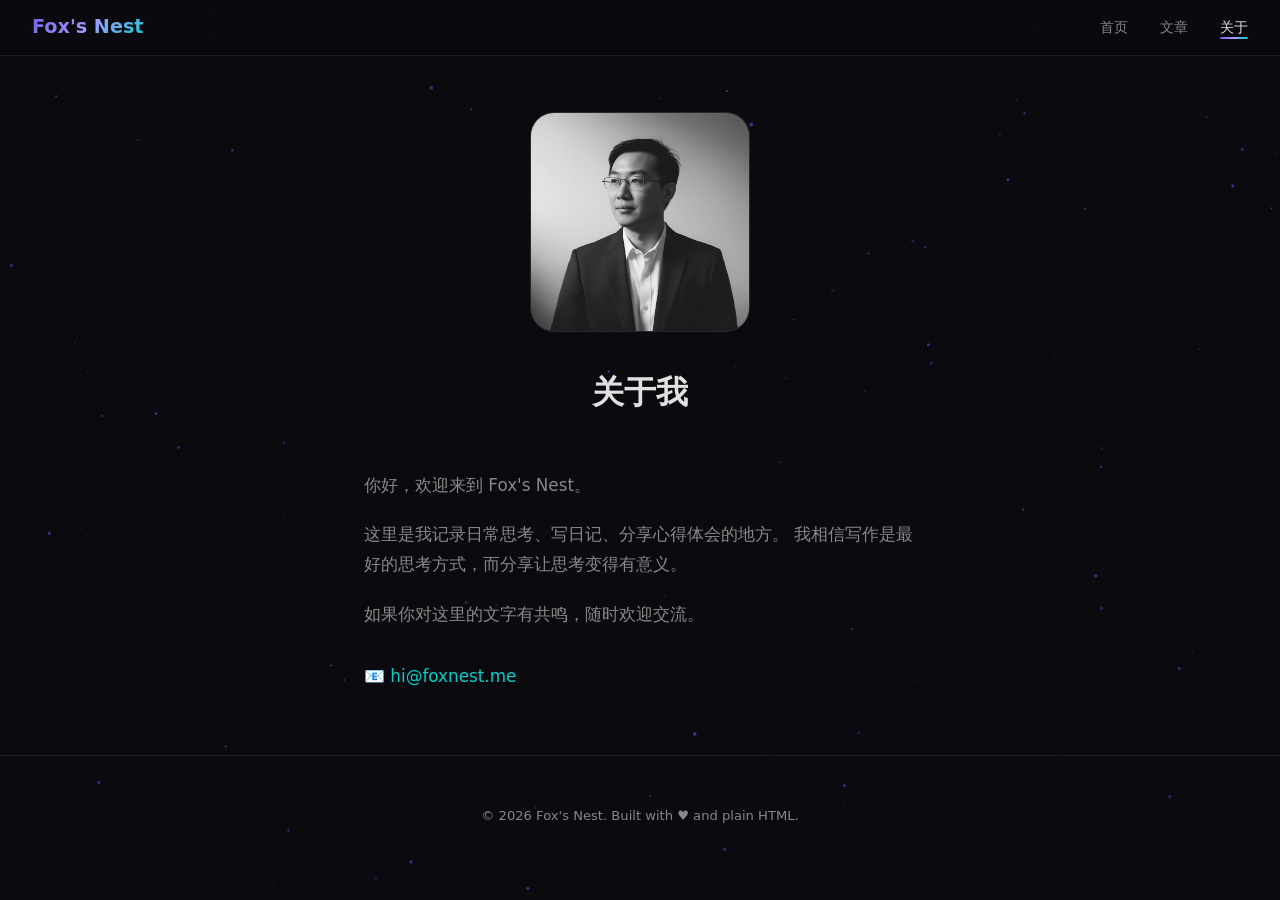
==== about.html @ 0d468aa5 "🎉 初始版本：Fox's Nest 个人网站" ====
<!DOCTYPE html>
<html lang="zh-CN">
<head>
  <meta charset="UTF-8">
  <meta name="viewport" content="width=device-width, initial-scale=1.0">
  <title>关于 — Fox's Nest</title>
  <link rel="stylesheet" href="css/style.css">
  <link rel="icon" href="data:image/svg+xml,<svg xmlns='http://www.w3.org/2000/svg' viewBox='0 0 32 32'><text y='28' font-size='28'>🦊</text></svg>">
</head>
<body>

<canvas id="particles"></canvas>

<nav class="nav">
  <a href="index.html" class="nav-brand">Fox's Nest</a>
  <button class="nav-toggle" aria-label="菜单">&#9776;</button>
  <ul class="nav-links">
    <li><a href="index.html">首页</a></li>
    <li><a href="posts.html">文章</a></li>
    <li><a href="about.html" class="active">关于</a></li>
  </ul>
</nav>

<div class="about-hero">
  <div class="hero-avatar">
    <img src="geren.png" alt="Fox's Nest" class="hero-img">
  </div>
  <h1>关于我</h1>
</div>

<div class="about-content fade-in">
  <p>
    你好，欢迎来到 Fox's Nest。
  </p>
  <p>
    这里是我记录日常思考、写日记、分享心得体会的地方。
    我相信写作是最好的思考方式，而分享让思考变得有意义。
  </p>
  <p>
    如果你对这里的文字有共鸣，随时欢迎交流。
  </p>
  <p style="margin-top:2rem; color: var(--text);">
    📧 <a href="mailto:hi@foxnest.me">hi@foxnest.me</a>
  </p>
</div>

<footer class="footer">
  <p>&copy; <span id="year"></span> Fox's Nest. Built with &#9829; and plain HTML.</p>
</footer>

<script src="js/main.js"></script>
</body>
</html>
---- css/style.css ----
/* ===== CSS Variables ===== */
:root {
  --bg: #0a0a0f;
  --bg-card: rgba(255, 255, 255, 0.03);
  --bg-card-hover: rgba(255, 255, 255, 0.06);
  --border: rgba(255, 255, 255, 0.08);
  --text: #e0e0e0;
  --text-muted: #888;
  --accent: #6c5ce7;
  --accent2: #00cec9;
  --gradient: linear-gradient(135deg, #6c5ce7, #a29bfe, #00cec9);
  --gradient-warm: linear-gradient(135deg, #e17055, #fdcb6e);
  --glass: rgba(255, 255, 255, 0.04);
  --glass-border: rgba(255, 255, 255, 0.08);
  --radius: 12px;
  --font: "PingFang SC", "Microsoft YaHei", "Noto Sans SC", system-ui, -apple-system, sans-serif;
  --font-mono: "JetBrains Mono", "Fira Code", "Cascadia Code", Consolas, monospace;
}

/* ===== Reset & Base ===== */
*, *::before, *::after { box-sizing: border-box; margin: 0; padding: 0; }

html { scroll-behavior: smooth; }

body {
  font-family: var(--font);
  background: var(--bg);
  color: var(--text);
  line-height: 1.8;
  min-height: 100vh;
  overflow-x: hidden;
}

a { color: var(--accent2); text-decoration: none; transition: color 0.2s; }
a:hover { color: var(--accent); }

/* ===== Particle Canvas ===== */
#particles {
  position: fixed;
  top: 0; left: 0;
  width: 100%; height: 100%;
  z-index: 0;
  pointer-events: none;
}

/* ===== Navigation ===== */
.nav {
  position: fixed;
  top: 0; left: 0; right: 0;
  z-index: 100;
  background: rgba(10, 10, 15, 0.7);
  backdrop-filter: blur(20px);
  -webkit-backdrop-filter: blur(20px);
  border-bottom: 1px solid var(--border);
  padding: 0 2rem;
  display: flex;
  align-items: center;
  justify-content: space-between;
  height: 56px;
}

.nav-brand {
  font-size: 1.2rem;
  font-weight: 700;
  background: var(--gradient);
  -webkit-background-clip: text;
  -webkit-text-fill-color: transparent;
  background-clip: text;
}

.nav-links { display: flex; gap: 2rem; list-style: none; }
.nav-links a {
  color: var(--text-muted);
  font-size: 0.9rem;
  font-weight: 500;
  transition: color 0.2s;
  position: relative;
}
.nav-links a:hover, .nav-links a.active { color: var(--text); }
.nav-links a.active::after {
  content: '';
  position: absolute;
  bottom: -4px; left: 0; right: 0;
  height: 2px;
  background: var(--gradient);
  border-radius: 1px;
}

.nav-toggle {
  display: none;
  background: none; border: none;
  color: var(--text); font-size: 1.5rem;
  cursor: pointer;
}

/* ===== Layout ===== */
.container {
  position: relative;
  z-index: 1;
  max-width: 800px;
  margin: 0 auto;
  padding: 0 1.5rem;
}

.section { padding: 6rem 0 4rem; }

/* ===== Hero ===== */
.hero {
  display: flex;
  flex-direction: column;
  align-items: center;
  justify-content: center;
  min-height: 85vh;
  text-align: center;
  padding-top: 56px;
}

.hero-avatar {
  width: 220px;
  height: 220px;
  border-radius: 24px;
  background: transparent;
  display: flex;
  align-items: center;
  justify-content: center;
  margin-bottom: 2rem;
  position: relative;
  animation: float 3s ease-in-out infinite;
  overflow: hidden;
  border: 1px solid rgba(255, 255, 255, 0.12);
}

.hero-img {
  width: 100%;
  height: 100%;
  object-fit: cover;
  display: block;
}

.hero-avatar::after {
  content: '';
  position: absolute;
  inset: -4px;
  border-radius: 28px;
  background: var(--gradient);
  opacity: 0.4;
  filter: blur(16px);
  z-index: -1;
}

@keyframes float {
  0%, 100% { transform: translateY(0); }
  50% { transform: translateY(-10px); }
}

.hero h1 {
  font-size: clamp(2rem, 5vw, 3rem);
  font-weight: 800;
  margin-bottom: 0.5rem;
  letter-spacing: -0.02em;
}

.hero .tagline {
  font-size: 1.1rem;
  color: var(--text-muted);
  margin-bottom: 1.5rem;
  max-width: 500px;
}

#typewriter {
  font-size: 1.3rem;
  font-weight: 600;
  background: var(--gradient);
  -webkit-background-clip: text;
  -webkit-text-fill-color: transparent;
  background-clip: text;
  min-height: 2rem;
}

#typewriter::after {
  content: '|';
  -webkit-text-fill-color: var(--accent);
  animation: blink 1s step-end infinite;
}

@keyframes blink {
  50% { opacity: 0; }
}

.hero-scroll {
  margin-top: 3rem;
  animation: bounce 2s infinite;
  color: var(--text-muted);
  font-size: 1.5rem;
}

@keyframes bounce {
  0%, 100% { transform: translateY(0); }
  50% { transform: translateY(8px); }
}

/* ===== Cards ===== */
.card {
  background: var(--bg-card);
  border: 1px solid var(--border);
  border-radius: var(--radius);
  padding: 1.5rem;
  transition: all 0.3s ease;
}

.card:hover {
  background: var(--bg-card-hover);
  border-color: rgba(255, 255, 255, 0.15);
  transform: translateY(-2px);
  box-shadow: 0 8px 32px rgba(108, 92, 231, 0.1);
}

.card-title {
  font-size: 1.15rem;
  font-weight: 700;
  margin-bottom: 0.5rem;
  color: var(--text);
}

.card-meta {
  font-size: 0.8rem;
  color: var(--text-muted);
  display: flex;
  gap: 1rem;
  align-items: center;
  flex-wrap: wrap;
}

.card-tag {
  display: inline-block;
  padding: 0.15em 0.7em;
  border-radius: 20px;
  font-size: 0.75rem;
  font-weight: 600;
}

.tag-diary { background: rgba(108, 92, 231, 0.2); color: #a29bfe; }
.tag-thought { background: rgba(0, 206, 201, 0.2); color: #00cec9; }
.tag-share { background: rgba(253, 203, 110, 0.2); color: #fdcb6e; }

.card-summary {
  margin-top: 0.6rem;
  color: var(--text-muted);
  font-size: 0.9rem;
  line-height: 1.6;
}

/* ===== Section Headers ===== */
.section-title {
  font-size: 1.6rem;
  font-weight: 800;
  margin-bottom: 2rem;
  display: flex;
  align-items: center;
  gap: 0.75rem;
}

.section-title::before {
  content: '';
  width: 4px;
  height: 24px;
  background: var(--gradient);
  border-radius: 2px;
}

/* ===== Posts List ===== */
.posts-grid {
  display: grid;
  gap: 1rem;
}

/* ===== Category Filter ===== */
.filter-bar {
  display: flex;
  gap: 0.5rem;
  margin-bottom: 2rem;
  flex-wrap: wrap;
}

.filter-btn {
  padding: 0.4rem 1.2rem;
  border: 1px solid var(--border);
  border-radius: 20px;
  background: transparent;
  color: var(--text-muted);
  cursor: pointer;
  font-size: 0.85rem;
  transition: all 0.2s;
  font-family: var(--font);
}

.filter-btn:hover { border-color: var(--accent); color: var(--text); }
.filter-btn.active {
  background: var(--accent);
  border-color: var(--accent);
  color: #fff;
}

/* ===== Article Content ===== */
.article {
  max-width: 720px;
  margin: 0 auto;
  padding: 7rem 1.5rem 4rem;
}

.article-header {
  text-align: center;
  margin-bottom: 3rem;
}

.article-header h1 {
  font-size: clamp(1.5rem, 4vw, 2.2rem);
  font-weight: 800;
  margin-bottom: 1rem;
  line-height: 1.3;
}

.article-header .card-meta { justify-content: center; }

.article-body {
  font-size: 1.05rem;
  line-height: 1.9;
}

.article-body h2 {
  font-size: 1.4rem;
  font-weight: 700;
  margin: 2.5rem 0 1rem;
  color: var(--text);
}

.article-body h3 {
  font-size: 1.15rem;
  font-weight: 700;
  margin: 2rem 0 0.8rem;
}

.article-body p {
  margin-bottom: 1.2rem;
}

.article-body blockquote {
  border-left: 3px solid var(--accent);
  padding: 0.5rem 1.2rem;
  margin: 1.5rem 0;
  background: var(--glass);
  border-radius: 0 var(--radius) var(--radius) 0;
  color: var(--text-muted);
  font-style: italic;
}

.article-body ul, .article-body ol {
  margin: 1rem 0;
  padding-left: 1.5rem;
}

.article-body li { margin-bottom: 0.4rem; }

.article-body code {
  font-family: var(--font-mono);
  font-size: 0.88em;
  background: rgba(255, 255, 255, 0.06);
  padding: 0.15em 0.4em;
  border-radius: 4px;
}

.article-body pre {
  background: rgba(0, 0, 0, 0.4);
  border: 1px solid var(--border);
  border-radius: var(--radius);
  padding: 1.2rem;
  overflow-x: auto;
  margin: 1.5rem 0;
}

.article-body pre code {
  background: none;
  padding: 0;
}

.article-body img {
  max-width: 100%;
  border-radius: var(--radius);
  margin: 1.5rem 0;
}

.article-body hr {
  border: none;
  border-top: 1px solid var(--border);
  margin: 2.5rem 0;
}

.article-body a {
  color: var(--accent2);
  border-bottom: 1px solid transparent;
}
.article-body a:hover {
  border-bottom-color: var(--accent2);
}

/* ===== About Page ===== */
.about-hero {
  text-align: center;
  padding: 7rem 1.5rem 3rem;
}

.about-hero .hero-avatar { margin: 0 auto 2rem; }

.about-content {
  max-width: 600px;
  margin: 0 auto 4rem;
  padding: 0 1.5rem;
}

.about-content p {
  margin-bottom: 1.2rem;
  color: var(--text-muted);
  font-size: 1.05rem;
}

/* ===== Back link ===== */
.back-link {
  display: inline-flex;
  align-items: center;
  gap: 0.4rem;
  color: var(--text-muted);
  font-size: 0.9rem;
  margin-bottom: 2rem;
  transition: color 0.2s;
}

.back-link:hover { color: var(--text); }

/* ===== Footer ===== */
.footer {
  text-align: center;
  padding: 3rem 1.5rem;
  color: var(--text-muted);
  font-size: 0.82rem;
  border-top: 1px solid var(--border);
}

/* ===== Fade-in Animation ===== */
.fade-in {
  opacity: 0;
  transform: translateY(24px);
  transition: opacity 0.7s ease, transform 0.7s ease;
}

.fade-in.visible {
  opacity: 1;
  transform: translateY(0);
}

/* ===== Empty State ===== */
.empty-state {
  text-align: center;
  padding: 4rem 2rem;
  color: var(--text-muted);
}

.empty-state .icon { font-size: 3rem; margin-bottom: 1rem; }

/* ===== Responsive ===== */
@media (max-width: 640px) {
  .nav { padding: 0 1rem; }
  .nav-links {
    position: fixed;
    top: 56px; left: 0; right: 0;
    background: rgba(10, 10, 15, 0.95);
    backdrop-filter: blur(20px);
    flex-direction: column;
    padding: 1rem;
    gap: 0.75rem;
    border-bottom: 1px solid var(--border);
    display: none;
  }
  .nav-links.open { display: flex; }
  .nav-toggle { display: block; }
  .section { padding: 4rem 0 2rem; }
  .hero { min-height: 75vh; }
  .hero-avatar {
    width: 160px;
    height: 160px;
    border-radius: 18px;
  }
  .hero-avatar::after { border-radius: 22px; }
  .article { padding: 6rem 1rem 3rem; }
}
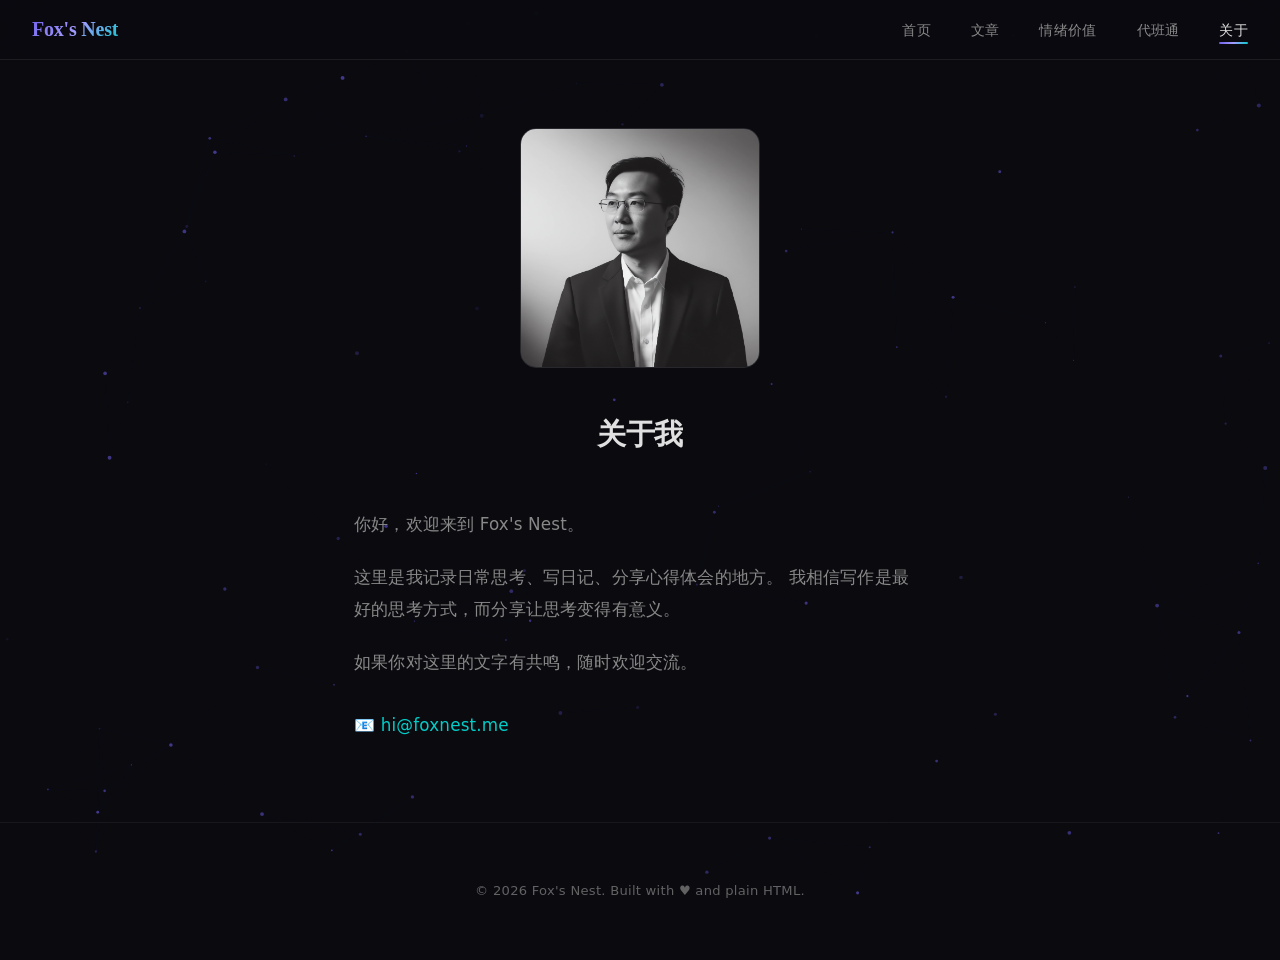
==== commit 6976a4a2: "新增代班通项目页面" ====
--- a/about.html
+++ b/about.html
@@ -17,6 +17,8 @@
   <ul class="nav-links">
     <li><a href="index.html">首页</a></li>
     <li><a href="posts.html">文章</a></li>
+    <li><a href="projects/qingxu-jiazhi.html">情绪价值</a></li>
+    <li><a href="projects/daiban.html">代班通</a></li>
     <li><a href="about.html" class="active">关于</a></li>
   </ul>
 </nav>
--- a/css/style.css
+++ b/css/style.css
@@ -13,7 +13,9 @@
   --glass: rgba(255, 255, 255, 0.04);
   --glass-border: rgba(255, 255, 255, 0.08);
   --radius: 12px;
+  --radius-lg: 16px;
   --font: "PingFang SC", "Microsoft YaHei", "Noto Sans SC", system-ui, -apple-system, sans-serif;
+  --font-heading: "PingFang SC", "Microsoft YaHei", "Noto Serif SC", "Source Han Serif SC", Georgia, serif;
   --font-mono: "JetBrains Mono", "Fira Code", "Cascadia Code", Consolas, monospace;
 }
 
@@ -26,9 +28,12 @@
   font-family: var(--font);
   background: var(--bg);
   color: var(--text);
-  line-height: 1.8;
+  line-height: 1.85;
   min-height: 100vh;
   overflow-x: hidden;
+  text-rendering: optimizeLegibility;
+  -webkit-font-smoothing: antialiased;
+  -moz-osx-font-smoothing: grayscale;
 }
 
 a { color: var(--accent2); text-decoration: none; transition: color 0.2s; }
@@ -48,39 +53,43 @@
   position: fixed;
   top: 0; left: 0; right: 0;
   z-index: 100;
-  background: rgba(10, 10, 15, 0.7);
-  backdrop-filter: blur(20px);
-  -webkit-backdrop-filter: blur(20px);
+  background: rgba(10, 10, 15, 0.75);
+  backdrop-filter: blur(24px) saturate(180%);
+  -webkit-backdrop-filter: blur(24px) saturate(180%);
   border-bottom: 1px solid var(--border);
   padding: 0 2rem;
   display: flex;
   align-items: center;
   justify-content: space-between;
-  height: 56px;
+  height: 60px;
 }
 
 .nav-brand {
-  font-size: 1.2rem;
+  font-family: var(--font-heading);
+  font-size: 1.25rem;
   font-weight: 700;
+  letter-spacing: -0.01em;
   background: var(--gradient);
   -webkit-background-clip: text;
   -webkit-text-fill-color: transparent;
   background-clip: text;
 }
 
-.nav-links { display: flex; gap: 2rem; list-style: none; }
+.nav-links { display: flex; gap: 2.5rem; list-style: none; }
 .nav-links a {
   color: var(--text-muted);
-  font-size: 0.9rem;
+  font-size: 0.88rem;
   font-weight: 500;
-  transition: color 0.2s;
+  letter-spacing: 0.02em;
+  transition: color 0.25s;
   position: relative;
+  padding: 0.25rem 0;
 }
 .nav-links a:hover, .nav-links a.active { color: var(--text); }
 .nav-links a.active::after {
   content: '';
   position: absolute;
-  bottom: -4px; left: 0; right: 0;
+  bottom: -2px; left: 0; right: 0;
   height: 2px;
   background: var(--gradient);
   border-radius: 1px;
@@ -97,12 +106,12 @@
 .container {
   position: relative;
   z-index: 1;
-  max-width: 800px;
+  max-width: 780px;
   margin: 0 auto;
   padding: 0 1.5rem;
 }
 
-.section { padding: 6rem 0 4rem; }
+.section { padding: 6rem 0 5rem; }
 
 /* ===== Hero ===== */
 .hero {
@@ -110,22 +119,23 @@
   flex-direction: column;
   align-items: center;
   justify-content: center;
-  min-height: 85vh;
+  min-height: 90vh;
   text-align: center;
-  padding-top: 56px;
+  padding: 80px 1.5rem 0;
+  position: relative;
 }
 
 .hero-avatar {
-  width: 220px;
-  height: 220px;
-  border-radius: 24px;
+  width: 240px;
+  height: 240px;
+  border-radius: var(--radius-lg);
   background: transparent;
   display: flex;
   align-items: center;
   justify-content: center;
-  margin-bottom: 2rem;
+  margin-bottom: 2.5rem;
   position: relative;
-  animation: float 3s ease-in-out infinite;
+  animation: float 4s ease-in-out infinite;
   overflow: hidden;
   border: 1px solid rgba(255, 255, 255, 0.12);
 }
@@ -140,41 +150,46 @@
 .hero-avatar::after {
   content: '';
   position: absolute;
-  inset: -4px;
-  border-radius: 28px;
+  inset: -5px;
+  border-radius: 21px;
   background: var(--gradient);
-  opacity: 0.4;
-  filter: blur(16px);
+  opacity: 0.35;
+  filter: blur(20px);
   z-index: -1;
 }
 
 @keyframes float {
   0%, 100% { transform: translateY(0); }
-  50% { transform: translateY(-10px); }
+  50% { transform: translateY(-12px); }
 }
 
 .hero h1 {
-  font-size: clamp(2rem, 5vw, 3rem);
+  font-family: var(--font-heading);
+  font-size: clamp(2.2rem, 5.5vw, 3.2rem);
   font-weight: 800;
-  margin-bottom: 0.5rem;
-  letter-spacing: -0.02em;
+  margin-bottom: 0.75rem;
+  letter-spacing: -0.03em;
+  line-height: 1.2;
 }
 
 .hero .tagline {
-  font-size: 1.1rem;
+  font-size: 1.05rem;
   color: var(--text-muted);
   margin-bottom: 1.5rem;
-  max-width: 500px;
+  max-width: 480px;
+  line-height: 1.7;
+  letter-spacing: 0.01em;
 }
 
 #typewriter {
-  font-size: 1.3rem;
+  font-size: 1.2rem;
   font-weight: 600;
   background: var(--gradient);
   -webkit-background-clip: text;
   -webkit-text-fill-color: transparent;
   background-clip: text;
   min-height: 2rem;
+  letter-spacing: 0.02em;
 }
 
 #typewriter::after {
@@ -188,15 +203,16 @@
 }
 
 .hero-scroll {
-  margin-top: 3rem;
+  margin-top: 3.5rem;
   animation: bounce 2s infinite;
   color: var(--text-muted);
-  font-size: 1.5rem;
+  font-size: 1.4rem;
+  opacity: 0.6;
 }
 
 @keyframes bounce {
   0%, 100% { transform: translateY(0); }
-  50% { transform: translateY(8px); }
+  50% { transform: translateY(10px); }
 }
 
 /* ===== Cards ===== */
@@ -204,66 +220,90 @@
   background: var(--bg-card);
   border: 1px solid var(--border);
   border-radius: var(--radius);
-  padding: 1.5rem;
-  transition: all 0.3s ease;
+  padding: 1.6rem 1.75rem;
+  transition: all 0.35s cubic-bezier(0.25, 0.46, 0.45, 0.94);
+  position: relative;
+  overflow: hidden;
+}
+
+.card::before {
+  content: '';
+  position: absolute;
+  left: 0; top: 50%; transform: translateY(-50%);
+  width: 3px; height: 0;
+  background: var(--gradient);
+  border-radius: 0 2px 2px 0;
+  transition: height 0.35s cubic-bezier(0.25, 0.46, 0.45, 0.94);
 }
 
 .card:hover {
   background: var(--bg-card-hover);
-  border-color: rgba(255, 255, 255, 0.15);
+  border-color: rgba(255, 255, 255, 0.14);
   transform: translateY(-2px);
-  box-shadow: 0 8px 32px rgba(108, 92, 231, 0.1);
+  box-shadow: 0 12px 40px rgba(108, 92, 231, 0.08);
+}
+
+.card:hover::before {
+  height: 60%;
 }
 
 .card-title {
+  font-family: var(--font-heading);
   font-size: 1.15rem;
   font-weight: 700;
-  margin-bottom: 0.5rem;
+  margin-bottom: 0.55rem;
   color: var(--text);
+  line-height: 1.4;
+  letter-spacing: -0.01em;
 }
 
 .card-meta {
-  font-size: 0.8rem;
+  font-size: 0.82rem;
   color: var(--text-muted);
   display: flex;
   gap: 1rem;
   align-items: center;
   flex-wrap: wrap;
+  letter-spacing: 0.01em;
 }
 
 .card-tag {
   display: inline-block;
-  padding: 0.15em 0.7em;
+  padding: 0.2em 0.75em;
   border-radius: 20px;
   font-size: 0.75rem;
   font-weight: 600;
-}
-
-.tag-diary { background: rgba(108, 92, 231, 0.2); color: #a29bfe; }
-.tag-thought { background: rgba(0, 206, 201, 0.2); color: #00cec9; }
-.tag-share { background: rgba(253, 203, 110, 0.2); color: #fdcb6e; }
+  letter-spacing: 0.02em;
+}
+
+.tag-diary { background: rgba(108, 92, 231, 0.18); color: #a29bfe; }
+.tag-thought { background: rgba(0, 206, 201, 0.18); color: #00cec9; }
+.tag-share { background: rgba(253, 203, 110, 0.18); color: #fdcb6e; }
 
 .card-summary {
-  margin-top: 0.6rem;
+  margin-top: 0.7rem;
   color: var(--text-muted);
   font-size: 0.9rem;
-  line-height: 1.6;
+  line-height: 1.7;
+  letter-spacing: 0.01em;
 }
 
 /* ===== Section Headers ===== */
 .section-title {
-  font-size: 1.6rem;
+  font-family: var(--font-heading);
+  font-size: 1.5rem;
   font-weight: 800;
-  margin-bottom: 2rem;
+  margin-bottom: 2.25rem;
   display: flex;
   align-items: center;
   gap: 0.75rem;
+  letter-spacing: -0.01em;
 }
 
 .section-title::before {
   content: '';
   width: 4px;
-  height: 24px;
+  height: 26px;
   background: var(--gradient);
   border-radius: 2px;
 }
@@ -271,26 +311,28 @@
 /* ===== Posts List ===== */
 .posts-grid {
   display: grid;
-  gap: 1rem;
+  gap: 1.1rem;
 }
 
 /* ===== Category Filter ===== */
 .filter-bar {
   display: flex;
-  gap: 0.5rem;
-  margin-bottom: 2rem;
+  gap: 0.6rem;
+  margin-bottom: 2.25rem;
   flex-wrap: wrap;
 }
 
 .filter-btn {
-  padding: 0.4rem 1.2rem;
+  padding: 0.45rem 1.25rem;
   border: 1px solid var(--border);
   border-radius: 20px;
   background: transparent;
   color: var(--text-muted);
   cursor: pointer;
   font-size: 0.85rem;
-  transition: all 0.2s;
+  font-weight: 500;
+  letter-spacing: 0.02em;
+  transition: all 0.25s;
   font-family: var(--font);
 }
 
@@ -299,45 +341,54 @@
   background: var(--accent);
   border-color: var(--accent);
   color: #fff;
+  font-weight: 600;
 }
 
 /* ===== Article Content ===== */
 .article {
   max-width: 720px;
   margin: 0 auto;
-  padding: 7rem 1.5rem 4rem;
+  padding: 7rem 1.5rem 5rem;
 }
 
 .article-header {
   text-align: center;
-  margin-bottom: 3rem;
+  margin-bottom: 3.5rem;
 }
 
 .article-header h1 {
-  font-size: clamp(1.5rem, 4vw, 2.2rem);
+  font-family: var(--font-heading);
+  font-size: clamp(1.6rem, 4vw, 2.3rem);
   font-weight: 800;
   margin-bottom: 1rem;
-  line-height: 1.3;
+  line-height: 1.35;
+  letter-spacing: -0.02em;
 }
 
 .article-header .card-meta { justify-content: center; }
 
 .article-body {
   font-size: 1.05rem;
-  line-height: 1.9;
+  line-height: 1.95;
+  letter-spacing: 0.01em;
 }
 
 .article-body h2 {
+  font-family: var(--font-heading);
   font-size: 1.4rem;
   font-weight: 700;
-  margin: 2.5rem 0 1rem;
+  margin: 2.75rem 0 1.1rem;
   color: var(--text);
+  letter-spacing: -0.01em;
+  line-height: 1.35;
 }
 
 .article-body h3 {
+  font-family: var(--font-heading);
   font-size: 1.15rem;
   font-weight: 700;
   margin: 2rem 0 0.8rem;
+  letter-spacing: -0.01em;
 }
 
 .article-body p {
@@ -406,21 +457,30 @@
 /* ===== About Page ===== */
 .about-hero {
   text-align: center;
-  padding: 7rem 1.5rem 3rem;
-}
-
-.about-hero .hero-avatar { margin: 0 auto 2rem; }
+  padding: 8rem 1.5rem 3rem;
+}
+
+.about-hero .hero-avatar { margin: 0 auto 2.5rem; }
+
+.about-hero h1 {
+  font-family: var(--font-heading);
+  font-weight: 800;
+  font-size: 1.8rem;
+  letter-spacing: -0.02em;
+}
 
 .about-content {
-  max-width: 600px;
-  margin: 0 auto 4rem;
+  max-width: 620px;
+  margin: 0 auto 5rem;
   padding: 0 1.5rem;
 }
 
 .about-content p {
-  margin-bottom: 1.2rem;
+  margin-bottom: 1.3rem;
   color: var(--text-muted);
   font-size: 1.05rem;
+  line-height: 1.9;
+  letter-spacing: 0.01em;
 }
 
 /* ===== Back link ===== */
@@ -439,10 +499,12 @@
 /* ===== Footer ===== */
 .footer {
   text-align: center;
-  padding: 3rem 1.5rem;
+  padding: 3.5rem 1.5rem;
   color: var(--text-muted);
   font-size: 0.82rem;
+  letter-spacing: 0.02em;
   border-top: 1px solid var(--border);
+  opacity: 0.7;
 }
 
 /* ===== Fade-in Animation ===== */
@@ -466,29 +528,68 @@
 
 .empty-state .icon { font-size: 3rem; margin-bottom: 1rem; }
 
+/* ===== Project Page ===== */
+.project-icon {
+  width: 120px;
+  height: 120px;
+  border-radius: 50%;
+  background: var(--gradient-warm);
+  display: flex;
+  align-items: center;
+  justify-content: center;
+  font-size: 3rem;
+  margin-bottom: 2rem;
+  position: relative;
+  animation: float 3s ease-in-out infinite;
+}
+
+.project-icon::after {
+  content: '';
+  position: absolute;
+  inset: -4px;
+  border-radius: 50%;
+  background: var(--gradient-warm);
+  opacity: 0.35;
+  filter: blur(18px);
+  z-index: -1;
+}
+
+.feature-grid {
+  display: grid;
+  grid-template-columns: repeat(auto-fill, minmax(280px, 1fr));
+  gap: 1.1rem;
+}
+
 /* ===== Responsive ===== */
 @media (max-width: 640px) {
   .nav { padding: 0 1rem; }
   .nav-links {
     position: fixed;
-    top: 56px; left: 0; right: 0;
+    top: 60px; left: 0; right: 0;
     background: rgba(10, 10, 15, 0.95);
-    backdrop-filter: blur(20px);
+    backdrop-filter: blur(24px);
     flex-direction: column;
-    padding: 1rem;
-    gap: 0.75rem;
+    padding: 1.25rem;
+    gap: 0.85rem;
     border-bottom: 1px solid var(--border);
     display: none;
   }
   .nav-links.open { display: flex; }
   .nav-toggle { display: block; }
-  .section { padding: 4rem 0 2rem; }
-  .hero { min-height: 75vh; }
+  .section { padding: 4rem 0 3rem; }
+  .hero { min-height: 80vh; padding-top: 70px; }
   .hero-avatar {
-    width: 160px;
-    height: 160px;
-    border-radius: 18px;
+    width: 170px;
+    height: 170px;
+    border-radius: 14px;
   }
-  .hero-avatar::after { border-radius: 22px; }
+  .hero-avatar::after { border-radius: 18px; }
+  .hero h1 { font-size: 1.8rem; }
+  .hero .tagline { font-size: 0.95rem; }
+  #typewriter { font-size: 1.05rem; }
+  .card { padding: 1.3rem 1.4rem; }
+  .card-title { font-size: 1.05rem; }
   .article { padding: 6rem 1rem 3rem; }
-}
+  .article-body { font-size: 1rem; }
+  .about-hero { padding: 7rem 1rem 2.5rem; }
+}
